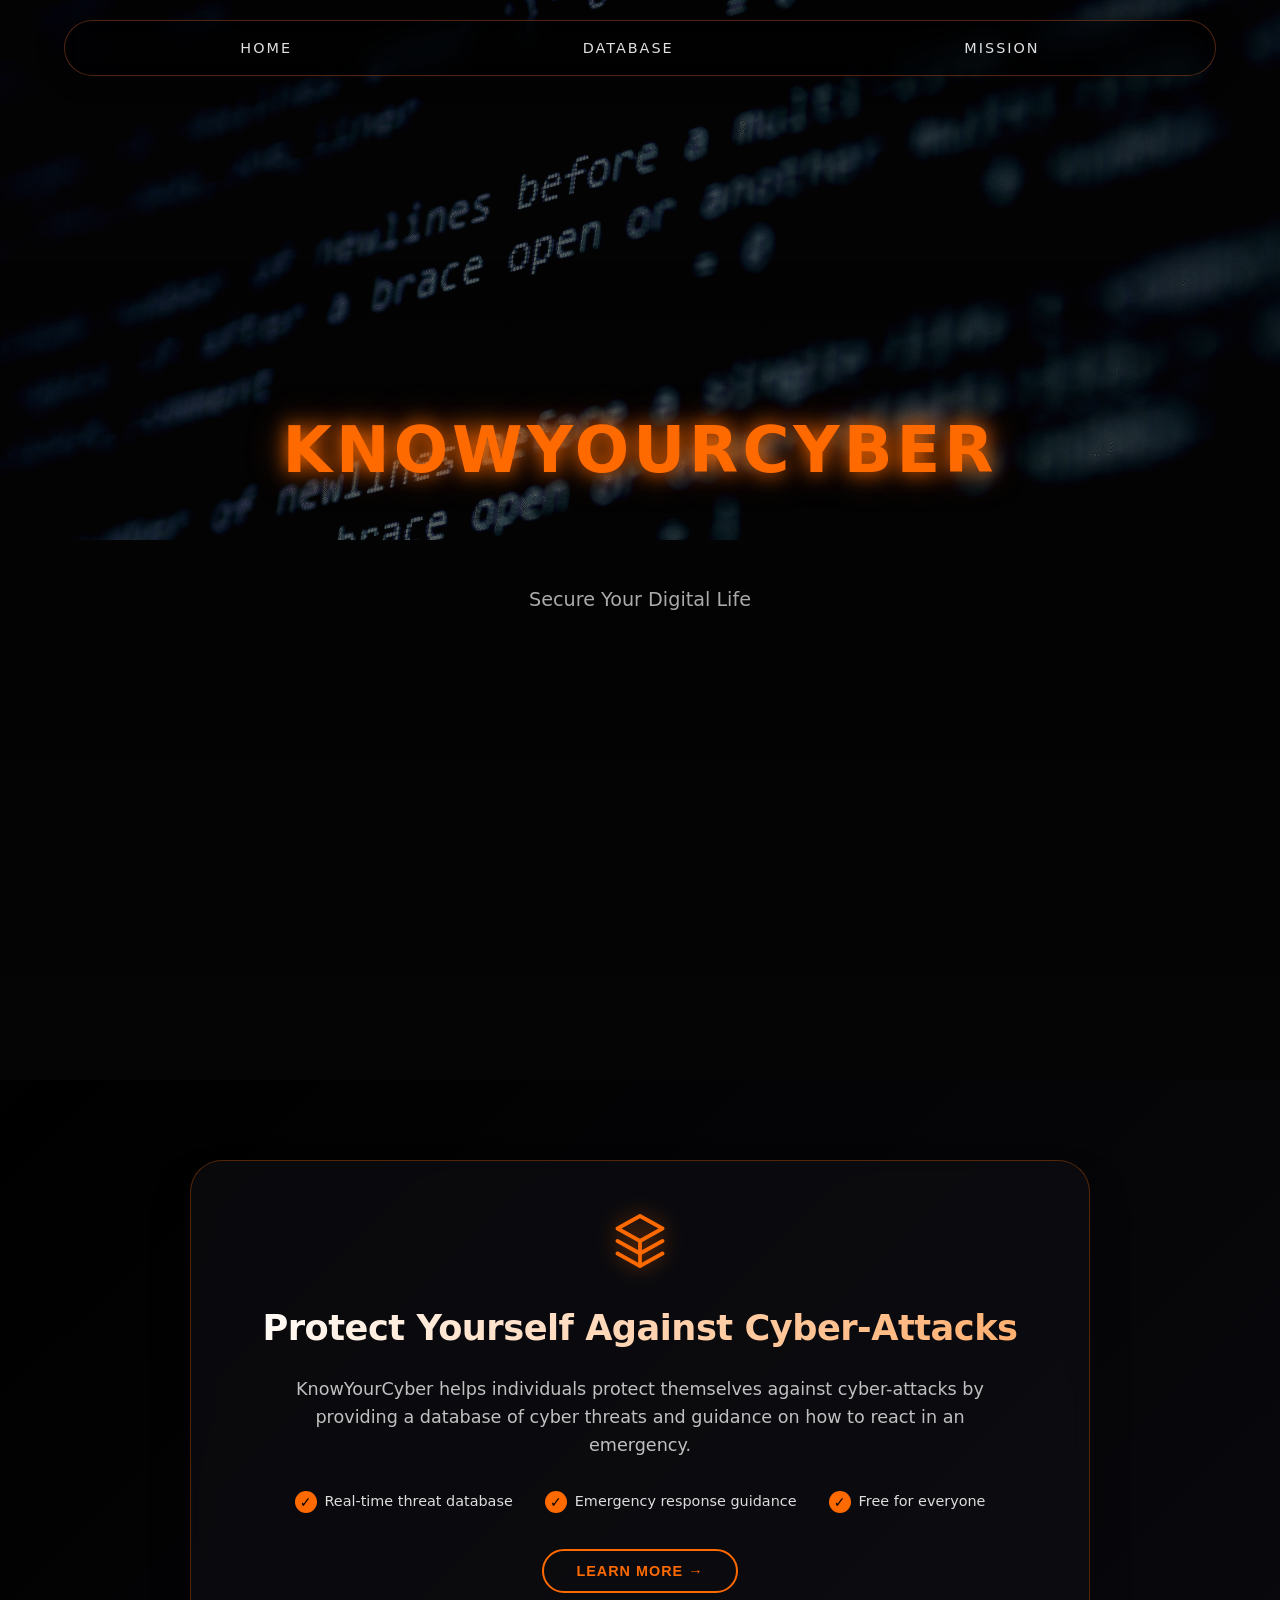
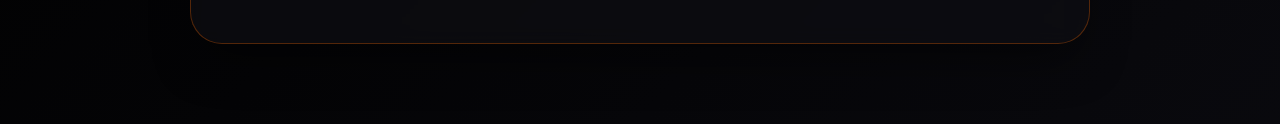
==== index.html @ d4633d97 "to make the website live" ====
<!DOCTYPE html>
<html lang="en">
<head>
  <meta charset="UTF-8">
  <meta name="viewport" content="width=device-width, initial-scale=1.0">
  <title>KnowYourCyber | Secure Your Digital Life</title>
  <link rel="stylesheet" href="style.css">
</head>
<body>

 
  <div class="bg-gif"></div>

  <nav class="glass-nav">
    <ul class="nav-links">
      <li><a href="index.html" class="scramble" data-text="HOME">HOME</a></li>
      <li><a href="database.html" class="scramble" data-text="DATABASE">DATABASE</a></li>
      <li><a href="mission.html" class="scramble" data-text="MISSION">MISSION</a></li>
    </ul>
  </nav>

  <section class="hero">
    <div class="overlay"></div>
    
    <div class="hero-gif-container">
      <img src="Code.gif" alt="Cyber Security Animation" class="hero-gif">
    </div>
    
    <div class="hero-content">
      <h1 id="logo">KNOWYOURCYBER</h1>
      <p id="subtitle">Secure Your Digital Life</p>
    </div>
  </section>

  
  <section class="about-new">
    <div class="about-container">
      <div class="about-icon">
        <svg width="60" height="60" viewBox="0 0 24 24" fill="none" xmlns="http://www.w3.org/2000/svg">
          <path d="M12 2L3 7L12 12L21 7L12 2Z" stroke="#ff6a00" stroke-width="1.5" stroke-linecap="round" stroke-linejoin="round" fill="none"/>
          <path d="M3 12L12 17L21 12" stroke="#ff6a00" stroke-width="1.5" stroke-linecap="round" stroke-linejoin="round" fill="none"/>
          <path d="M3 17L12 22L21 17" stroke="#ff6a00" stroke-width="1.5" stroke-linecap="round" stroke-linejoin="round" fill="none"/>
          <path d="M12 12V22" stroke="#ff6a00" stroke-width="1.5" stroke-linecap="round" stroke-linejoin="round"/>
        </svg>
      </div>
      
      <h2 class="about-title">Protect Yourself Against Cyber-Attacks</h2>
      
      <p class="about-description">
        KnowYourCyber helps individuals protect themselves against cyber-attacks by providing a database of cyber threats and guidance on how to react in an emergency.
      </p>
      
      <div class="about-features">
        <div class="feature">
          <span class="feature-check">✓</span>
          <span>Real-time threat database</span>
        </div>
        <div class="feature">
          <span class="feature-check">✓</span>
          <span>Emergency response guidance</span>
        </div>
        <div class="feature">
          <span class="feature-check">✓</span>
          <span>Free for everyone</span>
        </div>
      </div>
      
      <button class="about-button">LEARN MORE →</button>
    </div>
  </section>

  <script src="script.js"></script>
</body>
</html>
---- style.css ----
* {
  margin: 0;
  padding: 0;
  box-sizing: border-box;
}

body {
  background: #050505;
  color: #e0e0e0;
  font-family: 'Segoe UI', 'Space Grotesk', system-ui, -apple-system, sans-serif;
  line-height: 1.5;
  overflow-x: hidden;
}

.bg-gif {
  position: fixed;
  top: 0;
  left: 0;
  width: 100%;
  height: 100%;
  z-index: -2;
  pointer-events: none;
  background: url("giphy-3327534833.gif") center/cover no-repeat;
  background-size: cover;
  background-position: center;
  opacity: 0.2;
}

.hero-gif-container {
  position: absolute;
  top: 0;
  right: 0;
  width: 100%;
  height: 50%;
  z-index: 1;
  pointer-events: none;
  overflow: hidden;
}

.hero-gif {
  width: 100%;
  height: 100%;
  object-fit: cover;
  object-position: center;
  opacity: 0.35;
  mix-blend-mode: screen;
}

.glass-nav {
  position: fixed;
  top: 20px;
  left: 50%;
  transform: translateX(-50%);
  width: 90%;
  max-width: 1200px;
  background: rgba(0, 0, 0, 0.6);
  backdrop-filter: blur(12px);
  border: 1px solid rgba(255, 120, 50, 0.3);
  border-radius: 50px;
  padding: 15px 30px;
  z-index: 1000;
  box-shadow: 0 0 25px rgba(0, 0, 0, 0.6);
}

.nav-links {
  display: flex;
  justify-content: space-around;
  list-style: none;
}

.nav-links a {
  color: #e0e0e0;
  text-decoration: none;
  font-size: 0.9rem;
  letter-spacing: 2px;
  text-transform: uppercase;
  transition: 0.3s;
}

.nav-links a:hover {
  color: #ff6a00;
  text-shadow: 0 0 10px #ff6a00;
}

.hero {
  height: 120vh;
  background: url("giphy-3327534833.gif") center/cover no-repeat;
  display: flex;
  align-items: center;
  justify-content: center;
  position: relative;
}

.overlay {
  position: absolute;
  width: 100%;
  height: 100%;
  background: linear-gradient(to bottom, rgba(0, 0, 0, 0.6), #050505);
  z-index: 0;
}

#logo {
  position: fixed;
  top: 50%;
  left: 50%;
  transform: translate(-50%, -50%) scale(1);
  font-size: 4rem;
  font-weight: 700;
  letter-spacing: 4px;
  color: #ff6a00;
  text-shadow: 0 0 20px #ff6a00, 0 0 40px rgba(255, 106, 0, 0.4);
  z-index: 2000;
  pointer-events: none;
  transition: transform 0.2s linear, top 0.1s linear;
}

#subtitle {
  position: relative;
  text-align: center;
  color: #aaa;
  font-size: 1.2rem;
  margin-top: 120px;
  transition: opacity 0.3s ease-out, visibility 0.3s ease-out;
  opacity: 1;
  visibility: visible;
}

#subtitle.hide-subtitle {
  opacity: 0;
  visibility: hidden;
}

.hero-content {
  position: relative;
  text-align: center;
  z-index: 2;
}

.about-new {
  padding: 80px 20px;
  background: linear-gradient(135deg, rgba(0, 0, 0, 0.8), rgba(10, 10, 15, 0.9));
  position: relative;
  z-index: 5;
}

.about-container {
  max-width: 900px;
  margin: 0 auto;
  text-align: center;
  background: rgba(15, 15, 20, 0.6);
  backdrop-filter: blur(10px);
  border-radius: 32px;
  padding: 50px 40px;
  border: 1px solid rgba(255, 106, 0, 0.3);
  box-shadow: 0 25px 45px -12px rgba(0, 0, 0, 0.5);
}

.about-icon {
  margin-bottom: 24px;
}

.about-icon svg {
  filter: drop-shadow(0 0 10px rgba(255, 106, 0, 0.5));
}

.about-title {
  font-size: 2.2rem;
  font-weight: 600;
  color: #ffffff;
  margin-bottom: 20px;
  letter-spacing: -0.5px;
  background: linear-gradient(135deg, #ffffff, #ffaa66);
  -webkit-background-clip: text;
  background-clip: text;
  color: transparent;
}

.about-description {
  font-size: 1.1rem;
  line-height: 1.6;
  color: #c0c0c0;
  margin-bottom: 32px;
  max-width: 700px;
  margin-left: auto;
  margin-right: auto;
}

.about-features {
  display: flex;
  justify-content: center;
  gap: 32px;
  margin-bottom: 36px;
  flex-wrap: wrap;
}

.feature {
  display: flex;
  align-items: center;
  gap: 8px;
  color: #dddddd;
  font-size: 0.9rem;
}

.feature-check {
  display: inline-flex;
  align-items: center;
  justify-content: center;
  width: 22px;
  height: 22px;
  background: #ff6a00;
  border-radius: 50%;
  color: #000;
  font-size: 14px;
  font-weight: bold;
}

.about-button {
  background: transparent;
  border: 2px solid #ff6a00;
  color: #ff6a00;
  padding: 12px 32px;
  font-size: 0.9rem;
  font-weight: 600;
  letter-spacing: 1px;
  border-radius: 40px;
  cursor: pointer;
  transition: all 0.3s ease;
  text-transform: uppercase;
}

.about-button:hover {
  background: #ff6a00;
  color: #000000;
  box-shadow: 0 0 20px rgba(255, 106, 0, 0.5);
}

.about {
  padding: 120px 20px;
  text-align: center;
  max-width: 900px;
  margin: auto;
  position: relative;
  z-index: 5;
}

.database {
  padding-top: 140px;
  text-align: center;
}

input {
  padding: 12px;
  margin: 20px;
  width: 260px;
  background: #000;
  border: 1px solid #ff6a00;
  color: white;
  border-radius: 6px;
  outline: none;
}

input:focus {
  box-shadow: 0 0 10px #ff6a00;
}

.grid {
  display: flex;
  flex-wrap: wrap;
  justify-content: center;
  gap: 20px;
  margin-top: 20px;
}

.card {
  background: rgba(0, 0, 0, 0.7);
  border: 1px solid #ff6a00;
  padding: 20px;
  width: 240px;
  border-radius: 12px;
  transition: 0.3s;
}

.card h3 {
  color: #ff6a00;
  margin-bottom: 10px;
}

.card p {
  color: #ccc;
  font-size: 0.9rem;
}

.card:hover {
  transform: translateY(-10px) scale(1.03);
  box-shadow: 0 0 20px #ff6a00;
}

.scramble {
  position: relative;
  display: inline-block;
}

.scramble:hover {
  color: #ff6a00;
  text-shadow: 0 0 10px #ff6a00;
}

@media (max-width: 768px) {
  .nav-links {
    gap: 10px;
  }
  .nav-links a {
    font-size: 0.7rem;
  }
  #logo {
    font-size: 2rem;
  }
  .hero {
    height: 90vh;
  }
  .about {
    padding: 60px 15px;
    margin-top: 30px;
  }
  #subtitle {
    font-size: 0.9rem;
    margin-top: 80px;
  }
  .about-container {
    padding: 30px 20px;
  }
  .about-title {
    font-size: 1.6rem;
  }
  .about-description {
    font-size: 0.95rem;
  }
  .about-features {
    gap: 16px;
    flex-direction: column;
    align-items: center;
  }
  .feature {
    font-size: 0.85rem;
  }
}
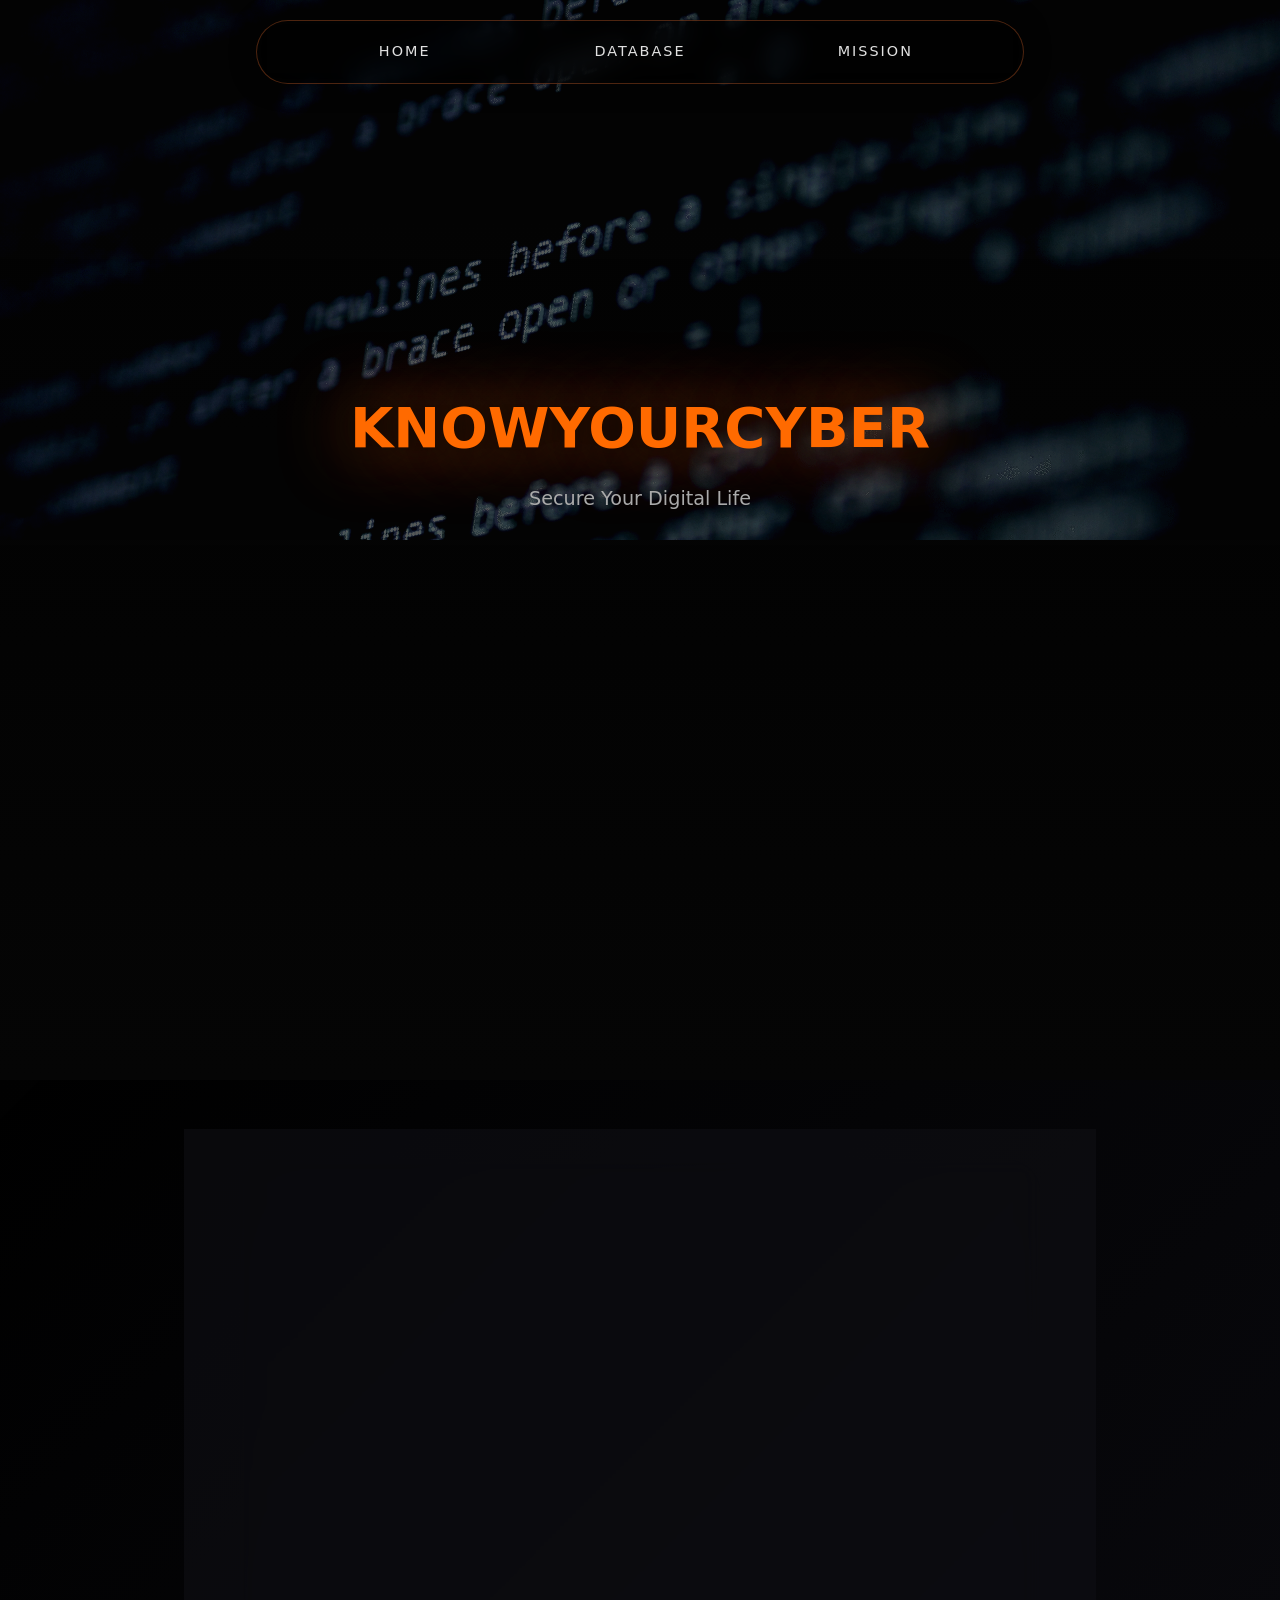
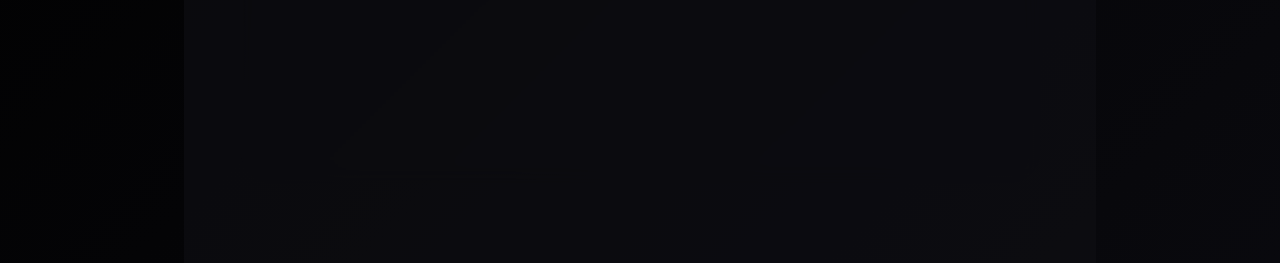
==== commit 1dd3f3d3: "multiple changes - Logo size increased to 16rem with font-weight 900 - Mobile navbar replaced with h" ====
--- a/index.html
+++ b/index.html
@@ -2,37 +2,38 @@
 <html lang="en">
 <head>
   <meta charset="UTF-8">
-  <meta name="viewport" content="width=device-width, initial-scale=1.0">
+  <meta name="viewport" content="width=device-width, initial-scale=1.0, viewport-fit=cover">
   <title>KnowYourCyber | Secure Your Digital Life</title>
   <link rel="stylesheet" href="style.css">
 </head>
 <body>
 
- 
   <div class="bg-gif"></div>
 
   <nav class="glass-nav">
-    <ul class="nav-links">
-      <li><a href="index.html" class="scramble" data-text="HOME">HOME</a></li>
-      <li><a href="database.html" class="scramble" data-text="DATABASE">DATABASE</a></li>
-      <li><a href="mission.html" class="scramble" data-text="MISSION">MISSION</a></li>
-    </ul>
+    <div class="nav-container">
+      <button class="mobile-menu-btn" id="mobileMenuBtn">☰</button>
+      <ul class="nav-links" id="navLinks">
+        <li><a href="index.html" class="scramble" data-text="HOME">HOME</a></li>
+        <li><a href="database.html" class="scramble" data-text="DATABASE">DATABASE</a></li>
+        <li><a href="mission.html" class="scramble" data-text="MISSION">MISSION</a></li>
+      </ul>
+    </div>
   </nav>
 
   <section class="hero">
     <div class="overlay"></div>
-    
     <div class="hero-gif-container">
       <img src="Code.gif" alt="Cyber Security Animation" class="hero-gif">
     </div>
-    
     <div class="hero-content">
-      <h1 id="logo">KNOWYOURCYBER</h1>
-      <p id="subtitle">Secure Your Digital Life</p>
+      <div class="logo-wrapper" id="logoWrapper">
+        <h1 id="logo">KNOWYOURCYBER</h1>
+        <p id="subtitle">Secure Your Digital Life</p>
+      </div>
     </div>
   </section>
 
-  
   <section class="about-new">
     <div class="about-container">
       <div class="about-icon">
@@ -43,13 +44,10 @@
           <path d="M12 12V22" stroke="#ff6a00" stroke-width="1.5" stroke-linecap="round" stroke-linejoin="round"/>
         </svg>
       </div>
-      
       <h2 class="about-title">Protect Yourself Against Cyber-Attacks</h2>
-      
       <p class="about-description">
         KnowYourCyber helps individuals protect themselves against cyber-attacks by providing a database of cyber threats and guidance on how to react in an emergency.
       </p>
-      
       <div class="about-features">
         <div class="feature">
           <span class="feature-check">✓</span>
@@ -64,7 +62,6 @@
           <span>Free for everyone</span>
         </div>
       </div>
-      
       <button class="about-button">LEARN MORE →</button>
     </div>
   </section>
--- a/style.css
+++ b/style.css
@@ -24,6 +24,12 @@
   background-size: cover;
   background-position: center;
   opacity: 0.2;
+  animation: slowPulse 8s ease-in-out infinite;
+}
+
+@keyframes slowPulse {
+  0%, 100% { opacity: 0.15; }
+  50% { opacity: 0.25; }
 }
 
 .hero-gif-container {
@@ -44,6 +50,12 @@
   object-position: center;
   opacity: 0.35;
   mix-blend-mode: screen;
+  animation: slowZoom 20s ease-in-out infinite;
+}
+
+@keyframes slowZoom {
+  0%, 100% { transform: scale(1); }
+  50% { transform: scale(1.05); }
 }
 
 .glass-nav {
@@ -51,21 +63,62 @@
   top: 20px;
   left: 50%;
   transform: translateX(-50%);
-  width: 90%;
-  max-width: 1200px;
+  width: 60%;
+  max-width: 1000px;
   background: rgba(0, 0, 0, 0.6);
   backdrop-filter: blur(12px);
   border: 1px solid rgba(255, 120, 50, 0.3);
   border-radius: 50px;
-  padding: 15px 30px;
+  padding: 12px 30px;
   z-index: 1000;
   box-shadow: 0 0 25px rgba(0, 0, 0, 0.6);
+  transition: all 0.3s cubic-bezier(0.2, 0.9, 0.4, 1.1);
+}
+
+.glass-nav.scrolled {
+  background: rgba(0, 0, 0, 0.85);
+  border-color: rgba(255, 106, 0, 0.8);
+  box-shadow: 0 0 20px rgba(255, 106, 0, 0.3), 0 0 40px rgba(255, 106, 0, 0.1);
+}
+
+.nav-container {
+  display: flex;
+  justify-content: center;
+  align-items: center;
+  position: relative;
+}
+
+.mobile-menu-btn {
+  display: none;
+  background: transparent;
+  border: 1px solid #ff6a00;
+  color: #ff6a00;
+  font-size: 1.5rem;
+  padding: 5px 12px;
+  border-radius: 8px;
+  cursor: pointer;
+  transition: all 0.3s ease;
+  position: absolute;
+  left: 10px;
+}
+
+.mobile-menu-btn:hover {
+  background: #ff6a00;
+  color: #000;
+  box-shadow: 0 0 10px #ff6a00;
 }
 
 .nav-links {
   display: flex;
-  justify-content: space-around;
+  justify-content: space-between;
+  width: 100%;
   list-style: none;
+  transition: all 0.3s ease;
+}
+
+.nav-links li {
+  flex: 1;
+  text-align: center;
 }
 
 .nav-links a {
@@ -75,11 +128,31 @@
   letter-spacing: 2px;
   text-transform: uppercase;
   transition: 0.3s;
+  padding: 8px 0;
+  position: relative;
+  display: inline-block;
+}
+
+.nav-links a::after {
+  content: '';
+  position: absolute;
+  bottom: 0;
+  left: 0;
+  width: 0;
+  height: 2px;
+  background: #ff6a00;
+  transition: width 0.5s cubic-bezier(0.2, 0.9, 0.4, 1);
+  box-shadow: 0 0 8px #ff6a00;
+}
+
+.nav-links a:hover::after {
+  width: 100%;
 }
 
 .nav-links a:hover {
   color: #ff6a00;
   text-shadow: 0 0 10px #ff6a00;
+  transition: all 0.5s cubic-bezier(0.2, 0.9, 0.4, 1);
 }
 
 .hero {
@@ -99,35 +172,52 @@
   z-index: 0;
 }
 
-#logo {
+.logo-wrapper {
   position: fixed;
   top: 50%;
   left: 50%;
-  transform: translate(-50%, -50%) scale(1);
-  font-size: 4rem;
-  font-weight: 700;
-  letter-spacing: 4px;
-  color: #ff6a00;
-  text-shadow: 0 0 20px #ff6a00, 0 0 40px rgba(255, 106, 0, 0.4);
+  transform: translate(-50%, -50%);
+  text-align: center;
   z-index: 2000;
   pointer-events: none;
-  transition: transform 0.2s linear, top 0.1s linear;
+  transition: all 0.6s cubic-bezier(0.3, 0.8, 0.4, 1);
+}
+
+.logo-wrapper.scrolled {
+  top: 35px;
+  left: 2%;
+  transform: translate(0, 0);
+  text-align: left;
+}
+
+#logo {
+  font-size: 20rem;
+  font-weight: 900;
+  letter-spacing: normal;
+  color: #ff6a00;
+  text-shadow: 0 0 35px #000000, 0 0 70px rgba(255, 106, 0, 0.8);
+  transition: all 0.6s cubic-bezier(0.3, 0.8, 0.4, 1);
+  white-space: nowrap;
+}
+
+.logo-wrapper.scrolled #logo {
+  font-size: 1.7rem;
+  letter-spacing: 2px;
+  text-shadow: 0 0 10px #ff6a00;
 }
 
 #subtitle {
-  position: relative;
-  text-align: center;
   color: #aaa;
   font-size: 1.2rem;
-  margin-top: 120px;
-  transition: opacity 0.3s ease-out, visibility 0.3s ease-out;
+  margin-top: 15px;
+  transition: all 0.4s ease;
   opacity: 1;
-  visibility: visible;
-}
-
-#subtitle.hide-subtitle {
+}
+
+.logo-wrapper.scrolled #subtitle {
   opacity: 0;
   visibility: hidden;
+  display: none;
 }
 
 .hero-content {
@@ -153,10 +243,34 @@
   padding: 50px 40px;
   border: 1px solid rgba(255, 106, 0, 0.3);
   box-shadow: 0 25px 45px -12px rgba(0, 0, 0, 0.5);
+  transition: all 0.3s ease;
+  animation: fadeInUp 0.8s ease-out;
+}
+
+@keyframes fadeInUp {
+  from {
+    opacity: 0;
+    transform: translateY(40px);
+  }
+  to {
+    opacity: 1;
+    transform: translateY(0);
+  }
+}
+
+.about-container:hover {
+  border-color: rgba(255, 106, 0, 0.8);
+  box-shadow: 0 0 30px rgba(255, 106, 0, 0.2);
 }
 
 .about-icon {
   margin-bottom: 24px;
+  animation: float 3s ease-in-out infinite;
+}
+
+@keyframes float {
+  0%, 100% { transform: translateY(0); }
+  50% { transform: translateY(-8px); }
 }
 
 .about-icon svg {
@@ -166,7 +280,6 @@
 .about-title {
   font-size: 2.2rem;
   font-weight: 600;
-  color: #ffffff;
   margin-bottom: 20px;
   letter-spacing: -0.5px;
   background: linear-gradient(135deg, #ffffff, #ffaa66);
@@ -199,6 +312,16 @@
   gap: 8px;
   color: #dddddd;
   font-size: 0.9rem;
+  padding: 8px 16px;
+  background: rgba(255, 106, 0, 0.1);
+  border-radius: 40px;
+  transition: all 0.3s ease;
+}
+
+.feature:hover {
+  background: rgba(255, 106, 0, 0.25);
+  transform: scale(1.05);
+  box-shadow: 0 0 15px rgba(255, 106, 0, 0.3);
 }
 
 .feature-check {
@@ -226,121 +349,250 @@
   cursor: pointer;
   transition: all 0.3s ease;
   text-transform: uppercase;
+  position: relative;
+  overflow: hidden;
+}
+
+.about-button::before {
+  content: '';
+  position: absolute;
+  top: 50%;
+  left: 50%;
+  width: 0;
+  height: 0;
+  background: rgba(255, 106, 0, 0.3);
+  border-radius: 50%;
+  transform: translate(-50%, -50%);
+  transition: width 0.5s ease, height 0.5s ease;
+}
+
+.about-button:hover::before {
+  width: 300px;
+  height: 300px;
 }
 
 .about-button:hover {
   background: #ff6a00;
   color: #000000;
   box-shadow: 0 0 20px rgba(255, 106, 0, 0.5);
-}
-
-.about {
-  padding: 120px 20px;
-  text-align: center;
-  max-width: 900px;
-  margin: auto;
-  position: relative;
-  z-index: 5;
-}
-
-.database {
-  padding-top: 140px;
-  text-align: center;
-}
-
-input {
-  padding: 12px;
-  margin: 20px;
-  width: 260px;
-  background: #000;
-  border: 1px solid #ff6a00;
-  color: white;
-  border-radius: 6px;
-  outline: none;
-}
-
-input:focus {
-  box-shadow: 0 0 10px #ff6a00;
-}
-
-.grid {
-  display: flex;
-  flex-wrap: wrap;
-  justify-content: center;
-  gap: 20px;
-  margin-top: 20px;
-}
-
-.card {
-  background: rgba(0, 0, 0, 0.7);
-  border: 1px solid #ff6a00;
-  padding: 20px;
-  width: 240px;
-  border-radius: 12px;
-  transition: 0.3s;
-}
-
-.card h3 {
-  color: #ff6a00;
-  margin-bottom: 10px;
-}
-
-.card p {
-  color: #ccc;
-  font-size: 0.9rem;
-}
-
-.card:hover {
-  transform: translateY(-10px) scale(1.03);
-  box-shadow: 0 0 20px #ff6a00;
-}
-
-.scramble {
-  position: relative;
+  transform: scale(1.02);
+}
+
+.glow-text-line {
+  font-size: 1.4rem;
+  line-height: 1.6;
+  word-spacing: 5px;
+  color: #c0c0c0;
+  margin-bottom: 32px;
+  max-width: 700px;
+  margin-left: auto;
+  margin-right: auto;
+}
+
+.glow-text-line span {
   display: inline-block;
-}
-
-.scramble:hover {
-  color: #ff6a00;
-  text-shadow: 0 0 10px #ff6a00;
+  transition: text-shadow 1s ease, color 1s ease;
+}
+
+.glow-text-line span.highlight {
+  color: #ffffff;
+  text-shadow: 0 0 8px #000000, 0 0 15px rgb(112, 112, 112);
 }
 
 @media (max-width: 768px) {
+  .glass-nav {
+    background: transparent;
+    backdrop-filter: none;
+    border: none;
+    box-shadow: none;
+    width: auto;
+    padding: 0;
+    top: 15px;
+    left: 15px;
+    transform: none;
+  }
+  
+  .nav-container {
+    justify-content: flex-start;
+  }
+  
+  .mobile-menu-btn {
+    display: block;
+    position: static;
+    background: rgba(0, 0, 0, 0.7);
+    backdrop-filter: blur(8px);
+    border: 1px solid #ff6a00;
+    color: #ff6a00;
+    font-size: 1.5rem;
+    padding: 8px 15px;
+    border-radius: 8px;
+    cursor: pointer;
+    z-index: 1001;
+  }
+  
   .nav-links {
-    gap: 10px;
-  }
-  .nav-links a {
-    font-size: 0.7rem;
-  }
-  #logo {
-    font-size: 2rem;
-  }
-  .hero {
-    height: 90vh;
-  }
-  .about {
-    padding: 60px 15px;
-    margin-top: 30px;
-  }
-  #subtitle {
-    font-size: 0.9rem;
-    margin-top: 80px;
-  }
-  .about-container {
-    padding: 30px 20px;
-  }
-  .about-title {
-    font-size: 1.6rem;
-  }
-  .about-description {
-    font-size: 0.95rem;
-  }
-  .about-features {
-    gap: 16px;
+    position: fixed;
+    top: 60px;
+    left: 15px;
+    right: auto;
+    width: 200px;
+    background: rgba(0, 0, 0, 0.95);
+    backdrop-filter: blur(20px);
     flex-direction: column;
     align-items: center;
-  }
+    justify-content: center;
+    gap: 1rem;
+    transition: all 0.3s ease;
+    opacity: 0;
+    visibility: hidden;
+    transform: translateY(-20px);
+    border-radius: 16px;
+    padding: 1rem;
+    margin: 0;
+    z-index: 1000; 
+  }
+  
+  .nav-links.active {
+    opacity: 1;
+    visibility: visible;
+    transform: translateY(0);
+  }
+  
+  .nav-links li {
+    flex: none;
+    width: 100%;
+    text-align: center;
+  }
+  
+  .nav-links a {
+    font-size: 1rem;
+    display: block;
+    padding: 10px;
+  }
+  
+  .logo-wrapper {
+    position: fixed;
+    top: 20px;
+    left: 50%;
+    transform: translate(-50%, 0);
+    text-align: center;
+  }
+  
+  .logo-wrapper.scrolled {
+    top: 20px;
+    left: 50%;
+    transform: translate(-50%, 0);
+    text-align: center;
+  }
+  
+  .logo-wrapper.scrolled #logo {
+    font-size: 1.2rem;
+    white-space: nowrap;
+  }
+  
+  #logo {
+    font-size: 1.5rem;
+    white-space: nowrap;
+  }
+  
+  #subtitle {
+    display: none;
+  }
+  
+  .about-container {
+    padding: 25px 15px;
+  }
+  
+  .about-title {
+    font-size: 1.3rem;
+  }
+  
+  .about-description {
+    font-size: 0.85rem;
+  }
+  
+  .about-features {
+    gap: 10px;
+    flex-direction: column;
+    align-items: center;
+  }
+  
   .feature {
-    font-size: 0.85rem;
+    font-size: 0.8rem;
+    width: 100%;
+    justify-content: center;
+  }
+  
+  .about-button {
+    padding: 8px 20px;
+    font-size: 0.75rem;
+  }
+  
+  .glow-text-line {
+    font-size: 0.9rem;
+  }
+}
+
+@media (min-width: 769px) and (max-width: 1024px) {
+  .glass-nav {
+    width: 85%;
+    padding: 12px 25px;
+  }
+  
+  .nav-links {
+    gap: 1.5rem;
+  }
+  
+  #logo {
+    font-size: 3rem;
+  }
+  
+  .logo-wrapper.scrolled #logo {
+    font-size: 1.2rem;
+  }
+  
+  .about-container {
+    max-width: 85%;
+    padding: 40px 30px;
+  }
+  
+  .about-title {
+    font-size: 1.9rem;
+  }
+}
+
+@media (min-width: 1025px) and (max-width: 1440px) {
+  .glass-nav {
+    max-width: 950px;
+  }
+  
+  #logo {
+    font-size: 3.5rem;
+  }
+  
+  .about-container {
+    max-width: 800px;
+  }
+}
+
+@media (min-width: 1441px) {
+  .glass-nav {
+    max-width: 1200px;
+  }
+  
+  #logo {
+    font-size: 5rem;
+  }
+  
+  .about-container {
+    max-width: 1000px;
+  }
+  
+  .about-title {
+    font-size: 2.5rem;
+  }
+  
+  .about-description {
+    font-size: 1.2rem;
   }
 }
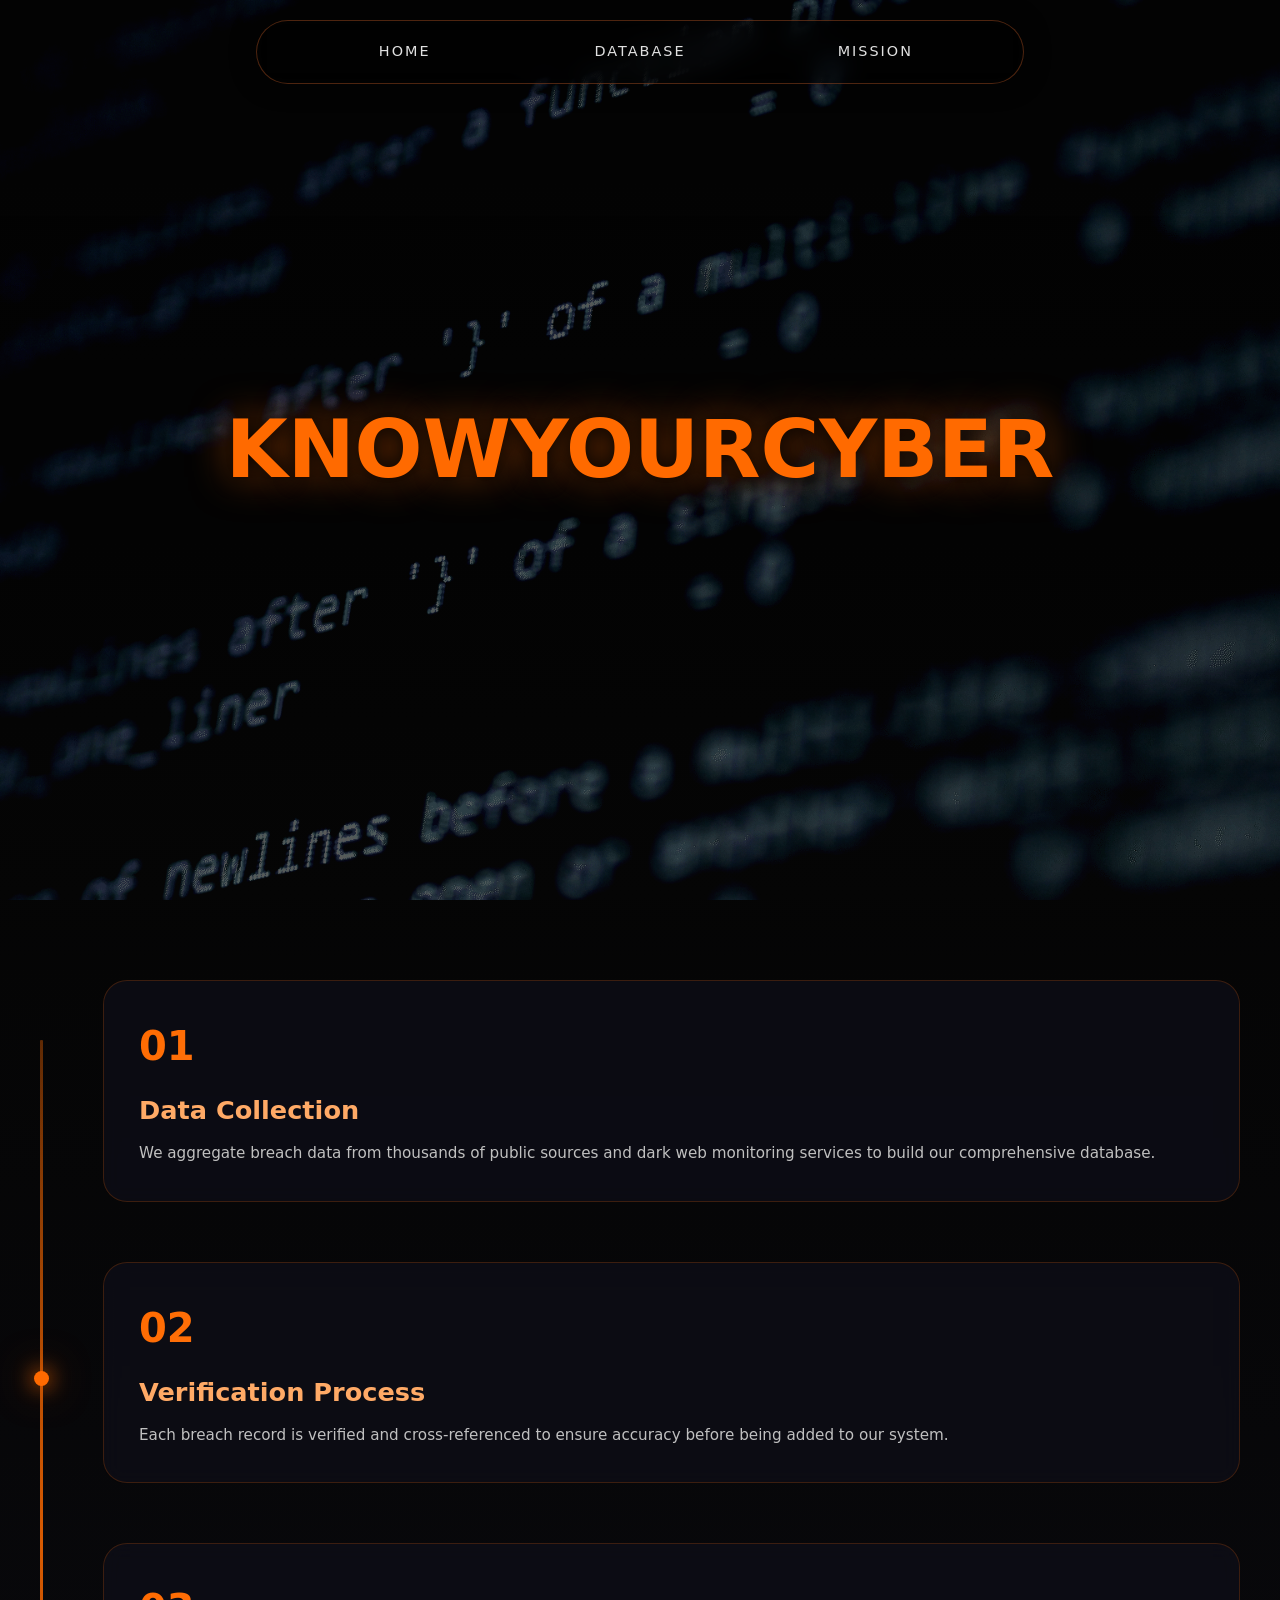
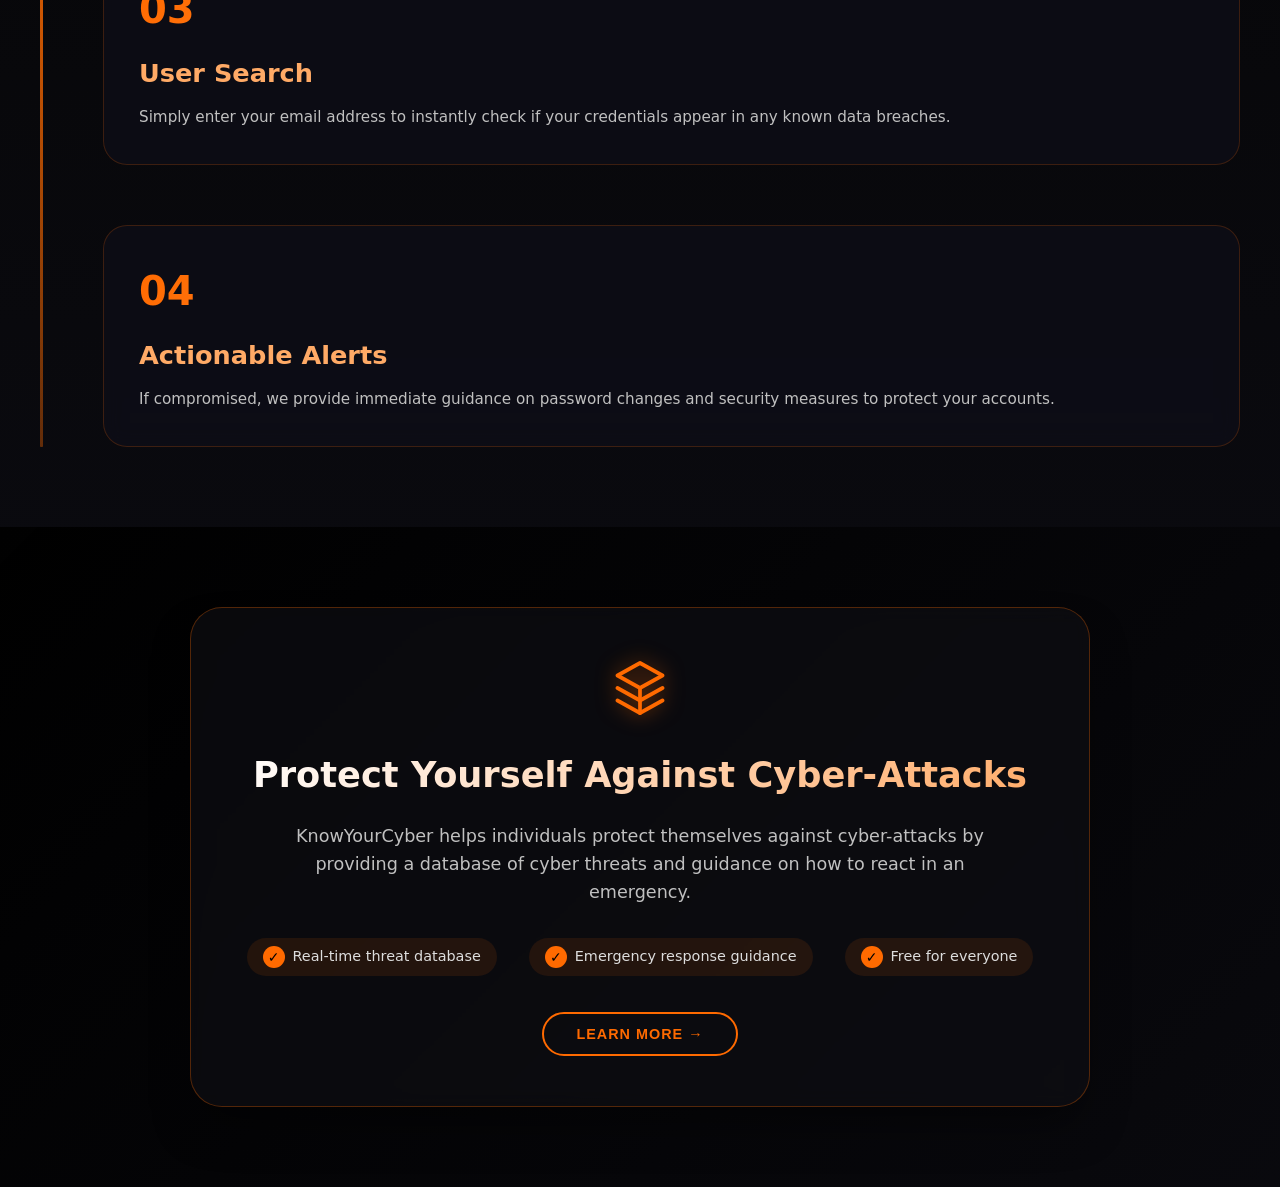
==== commit 6829cab8: "website done gngyy final push" ====
--- a/index.html
+++ b/index.html
@@ -15,8 +15,8 @@
       <button class="mobile-menu-btn" id="mobileMenuBtn">☰</button>
       <ul class="nav-links" id="navLinks">
         <li><a href="index.html" class="scramble" data-text="HOME">HOME</a></li>
-        <li><a href="database.html" class="scramble" data-text="DATABASE">DATABASE</a></li>
-        <li><a href="mission.html" class="scramble" data-text="MISSION">MISSION</a></li>
+        <li><a href="/database/database.html" class="scramble" data-text="DATABASE">DATABASE</a></li>
+        <li><a href="/mission/mission.html" class="scramble" data-text="MISSION">MISSION</a></li>
       </ul>
     </div>
   </nav>
@@ -24,12 +24,45 @@
   <section class="hero">
     <div class="overlay"></div>
     <div class="hero-gif-container">
-      <img src="Code.gif" alt="Cyber Security Animation" class="hero-gif">
+      <img src="Images_and_videos_and_gif/Code.gif"Cyber Security Animation class="hero-gif">
     </div>
     <div class="hero-content">
       <div class="logo-wrapper" id="logoWrapper">
         <h1 id="logo">KNOWYOURCYBER</h1>
-        <p id="subtitle">Secure Your Digital Life</p>
+      </div>
+    </div>
+  </section>
+
+  <section class="journey-section" id="journeySection">
+    <div class="journey-container">
+      <div class="thread-line">
+        <div class="thread-glow" id="threadGlow"></div>
+      </div>
+      
+      <div class="journey-cards">
+        <div class="journey-card" data-step="1">
+          <div class="card-number">01</div>
+          <h3>Data Collection</h3>
+          <p>We aggregate breach data from thousands of public sources and dark web monitoring services to build our comprehensive database.</p>
+        </div>
+        
+        <div class="journey-card" data-step="2">
+          <div class="card-number">02</div>
+          <h3>Verification Process</h3>
+          <p>Each breach record is verified and cross-referenced to ensure accuracy before being added to our system.</p>
+        </div>
+        
+        <div class="journey-card" data-step="3">
+          <div class="card-number">03</div>
+          <h3>User Search</h3>
+          <p>Simply enter your email address to instantly check if your credentials appear in any known data breaches.</p>
+        </div>
+        
+        <div class="journey-card" data-step="4">
+          <div class="card-number">04</div>
+          <h3>Actionable Alerts</h3>
+          <p>If compromised, we provide immediate guidance on password changes and security measures to protect your accounts.</p>
+        </div>
       </div>
     </div>
   </section>
--- a/style.css
+++ b/style.css
@@ -37,7 +37,7 @@
   top: 0;
   right: 0;
   width: 100%;
-  height: 50%;
+  height: 100%;
   z-index: 1;
   pointer-events: none;
   overflow: hidden;
@@ -156,7 +156,7 @@
 }
 
 .hero {
-  height: 120vh;
+  height: 100vh;
   background: url("giphy-3327534833.gif") center/cover no-repeat;
   display: flex;
   align-items: center;
@@ -180,7 +180,7 @@
   text-align: center;
   z-index: 2000;
   pointer-events: none;
-  transition: all 0.6s cubic-bezier(0.3, 0.8, 0.4, 1);
+  transition: all 0.5s cubic-bezier(0.3, 0.8, 0.4, 1);
 }
 
 .logo-wrapper.scrolled {
@@ -191,39 +191,117 @@
 }
 
 #logo {
-  font-size: 20rem;
+  font-size: 5rem;
   font-weight: 900;
   letter-spacing: normal;
   color: #ff6a00;
-  text-shadow: 0 0 35px #000000, 0 0 70px rgba(255, 106, 0, 0.8);
-  transition: all 0.6s cubic-bezier(0.3, 0.8, 0.4, 1);
+  text-shadow: 0 0 20px #000000, 0 0 40px rgba(255, 106, 0, 0.6);
+  transition: all 0.5s cubic-bezier(0.3, 0.8, 0.4, 1);
   white-space: nowrap;
 }
 
 .logo-wrapper.scrolled #logo {
-  font-size: 1.7rem;
+  font-size: 1.3rem;
   letter-spacing: 2px;
-  text-shadow: 0 0 10px #ff6a00;
-}
-
-#subtitle {
-  color: #aaa;
-  font-size: 1.2rem;
-  margin-top: 15px;
-  transition: all 0.4s ease;
-  opacity: 1;
-}
-
-.logo-wrapper.scrolled #subtitle {
-  opacity: 0;
-  visibility: hidden;
-  display: none;
+  text-shadow: 0 0 8px #ff6a00;
 }
 
 .hero-content {
   position: relative;
   text-align: center;
   z-index: 2;
+}
+
+.journey-section {
+  position: relative;
+  min-height: 100vh;
+  padding: 80px 20px;
+  background: linear-gradient(180deg, rgba(5,5,5,0.95), rgba(10,10,15,0.98));
+}
+
+.journey-container {
+  max-width: 1200px;
+  margin: 0 auto;
+  display: flex;
+  gap: 60px;
+}
+
+.thread-line {
+  position: relative;
+  width: 3px;
+  height: auto;
+  min-height: 500px;
+  background: linear-gradient(180deg, rgba(255,106,0,0.2), rgba(255,106,0,0.6), rgba(255,106,0,0.2));
+  border-radius: 3px;
+  margin-top: 60px;
+  flex-shrink: 0;
+}
+
+.thread-line::after {
+  content: '';
+  position: absolute;
+  bottom: 0;
+  left: 0;
+  width: 100%;
+  height: 100%;
+  background: inherit;
+  pointer-events: none;
+}
+
+.thread-glow {
+  position: absolute;
+  top: 0;
+  left: -6px;
+  width: 15px;
+  height: 15px;
+  background: #ff6a00;
+  border-radius: 50%;
+  box-shadow: 0 0 20px #ff6a00, 0 0 40px rgba(255,106,0,0.8);
+  transition: top 0.08s linear;
+}
+
+.journey-cards {
+  flex: 1;
+  display: flex;
+  flex-direction: column;
+  gap: 60px;
+}
+
+.journey-card {
+  background: rgba(15, 15, 25, 0.7);
+  backdrop-filter: blur(10px);
+  border-radius: 24px;
+  padding: 35px;
+  border: 1px solid rgba(255, 106, 0, 0.2);
+  transition: all 0.4s ease;
+}
+
+.journey-card.active {
+  border-color: #ff6a00;
+  background: rgba(20, 20, 35, 0.8);
+  box-shadow: 0 10px 30px -10px rgba(255, 106, 0, 0.3);
+}
+
+.card-number {
+  font-size: 2.5rem;
+  font-weight: 800;
+  background: linear-gradient(135deg, #ff6a00, #ffaa66);
+  -webkit-background-clip: text;
+  background-clip: text;
+  color: transparent;
+  margin-bottom: 15px;
+}
+
+.journey-card h3 {
+  font-size: 1.6rem;
+  color: #ffaa66;
+  margin-bottom: 12px;
+}
+
+.journey-card p {
+  color: #c0c0c0;
+  line-height: 1.6;
+  font-size: 0.95rem;
 }
 
 .about-new {
@@ -244,23 +322,6 @@
   border: 1px solid rgba(255, 106, 0, 0.3);
   box-shadow: 0 25px 45px -12px rgba(0, 0, 0, 0.5);
   transition: all 0.3s ease;
-  animation: fadeInUp 0.8s ease-out;
-}
-
-@keyframes fadeInUp {
-  from {
-    opacity: 0;
-    transform: translateY(40px);
-  }
-  to {
-    opacity: 1;
-    transform: translateY(0);
-  }
-}
-
-.about-container:hover {
-  border-color: rgba(255, 106, 0, 0.8);
-  box-shadow: 0 0 30px rgba(255, 106, 0, 0.2);
 }
 
 .about-icon {
@@ -281,7 +342,6 @@
   font-size: 2.2rem;
   font-weight: 600;
   margin-bottom: 20px;
-  letter-spacing: -0.5px;
   background: linear-gradient(135deg, #ffffff, #ffaa66);
   -webkit-background-clip: text;
   background-clip: text;
@@ -349,26 +409,6 @@
   cursor: pointer;
   transition: all 0.3s ease;
   text-transform: uppercase;
-  position: relative;
-  overflow: hidden;
-}
-
-.about-button::before {
-  content: '';
-  position: absolute;
-  top: 50%;
-  left: 50%;
-  width: 0;
-  height: 0;
-  background: rgba(255, 106, 0, 0.3);
-  border-radius: 50%;
-  transform: translate(-50%, -50%);
-  transition: width 0.5s ease, height 0.5s ease;
-}
-
-.about-button:hover::before {
-  width: 300px;
-  height: 300px;
 }
 
 .about-button:hover {
@@ -378,25 +418,24 @@
   transform: scale(1.02);
 }
 
-.glow-text-line {
-  font-size: 1.4rem;
-  line-height: 1.6;
-  word-spacing: 5px;
-  color: #c0c0c0;
-  margin-bottom: 32px;
-  max-width: 700px;
-  margin-left: auto;
-  margin-right: auto;
-}
-
-.glow-text-line span {
-  display: inline-block;
-  transition: text-shadow 1s ease, color 1s ease;
-}
-
-.glow-text-line span.highlight {
-  color: #ffffff;
-  text-shadow: 0 0 8px #000000, 0 0 15px rgb(112, 112, 112);
+.theme-btn {
+  background: transparent;
+  border: 1px solid #ff6a00;
+  border-radius: 40px;
+  padding: 5px 12px;
+  cursor: pointer;
+  color: #ffaa66;
+  margin-left: 15px;
+}
+
+body.light-mode {
+  background: #f5f5f5;
+  color: #1a1a1a;
+}
+
+body.light-mode .glass-nav {
+  background: rgba(255,255,255,0.9);
+  color: #1a1a1a;
 }
 
 @media (max-width: 768px) {
@@ -411,7 +450,7 @@
     left: 15px;
     transform: none;
   }
-  
+
   .nav-container {
     justify-content: flex-start;
   }
@@ -421,35 +460,23 @@
     position: static;
     background: rgba(0, 0, 0, 0.7);
     backdrop-filter: blur(8px);
-    border: 1px solid #ff6a00;
-    color: #ff6a00;
-    font-size: 1.5rem;
     padding: 8px 15px;
-    border-radius: 8px;
-    cursor: pointer;
-    z-index: 1001;
   }
   
   .nav-links {
     position: fixed;
     top: 60px;
     left: 15px;
-    right: auto;
     width: 200px;
     background: rgba(0, 0, 0, 0.95);
-    backdrop-filter: blur(20px);
     flex-direction: column;
-    align-items: center;
-    justify-content: center;
     gap: 1rem;
-    transition: all 0.3s ease;
     opacity: 0;
     visibility: hidden;
     transform: translateY(-20px);
     border-radius: 16px;
     padding: 1rem;
-    margin: 0;
-    z-index: 1000; 
+    transition: all 0.3s ease;
   }
   
   .nav-links.active {
@@ -458,141 +485,64 @@
     transform: translateY(0);
   }
   
-  .nav-links li {
-    flex: none;
-    width: 100%;
-    text-align: center;
-  }
-  
-  .nav-links a {
-    font-size: 1rem;
-    display: block;
-    padding: 10px;
-  }
-  
-  .logo-wrapper {
-    position: fixed;
-    top: 20px;
-    left: 50%;
-    transform: translate(-50%, 0);
-    text-align: center;
-  }
-  
-  .logo-wrapper.scrolled {
-    top: 20px;
-    left: 50%;
-    transform: translate(-50%, 0);
-    text-align: center;
-  }
-  
-  .logo-wrapper.scrolled #logo {
-    font-size: 1.2rem;
-    white-space: nowrap;
-  }
-  
-  #logo {
+  .journey-container {
+    flex-direction: column;
+    gap: 40px;
+  }
+  
+  .thread-line {
+    display: none;
+  }
+  
+  .journey-card {
+    padding: 25px;
+  }
+  
+  .journey-card h3 {
+    font-size: 1.3rem;
+  }
+  
+  .card-number {
+    font-size: 2rem;
+  }
+  
+  .about-container {
+    padding: 25px 20px;
+  }
+  
+  .about-title {
     font-size: 1.5rem;
-    white-space: nowrap;
-  }
-  
-  #subtitle {
-    display: none;
-  }
-  
-  .about-container {
-    padding: 25px 15px;
-  }
-  
-  .about-title {
-    font-size: 1.3rem;
   }
   
   .about-description {
-    font-size: 0.85rem;
+    font-size: 0.9rem;
   }
   
   .about-features {
-    gap: 10px;
+    gap: 12px;
     flex-direction: column;
     align-items: center;
   }
   
-  .feature {
-    font-size: 0.8rem;
-    width: 100%;
-    justify-content: center;
-  }
-  
-  .about-button {
-    padding: 8px 20px;
-    font-size: 0.75rem;
-  }
-  
-  .glow-text-line {
-    font-size: 0.9rem;
+  #logo {
+    font-size: 1.8rem;
+  }
+  
+  .hero {
+    height: 100vh;
   }
 }
 
 @media (min-width: 769px) and (max-width: 1024px) {
   .glass-nav {
     width: 85%;
-    padding: 12px 25px;
-  }
-  
-  .nav-links {
-    gap: 1.5rem;
   }
   
   #logo {
     font-size: 3rem;
   }
   
-  .logo-wrapper.scrolled #logo {
-    font-size: 1.2rem;
-  }
-  
-  .about-container {
-    max-width: 85%;
-    padding: 40px 30px;
-  }
-  
-  .about-title {
-    font-size: 1.9rem;
-  }
-}
-
-@media (min-width: 1025px) and (max-width: 1440px) {
-  .glass-nav {
-    max-width: 950px;
-  }
-  
-  #logo {
-    font-size: 3.5rem;
-  }
-  
-  .about-container {
-    max-width: 800px;
-  }
-}
-
-@media (min-width: 1441px) {
-  .glass-nav {
-    max-width: 1200px;
-  }
-  
-  #logo {
-    font-size: 5rem;
-  }
-  
-  .about-container {
-    max-width: 1000px;
-  }
-  
-  .about-title {
-    font-size: 2.5rem;
-  }
-  
-  .about-description {
-    font-size: 1.2rem;
+  .journey-card h3 {
+    font-size: 1.4rem;
   }
 }
